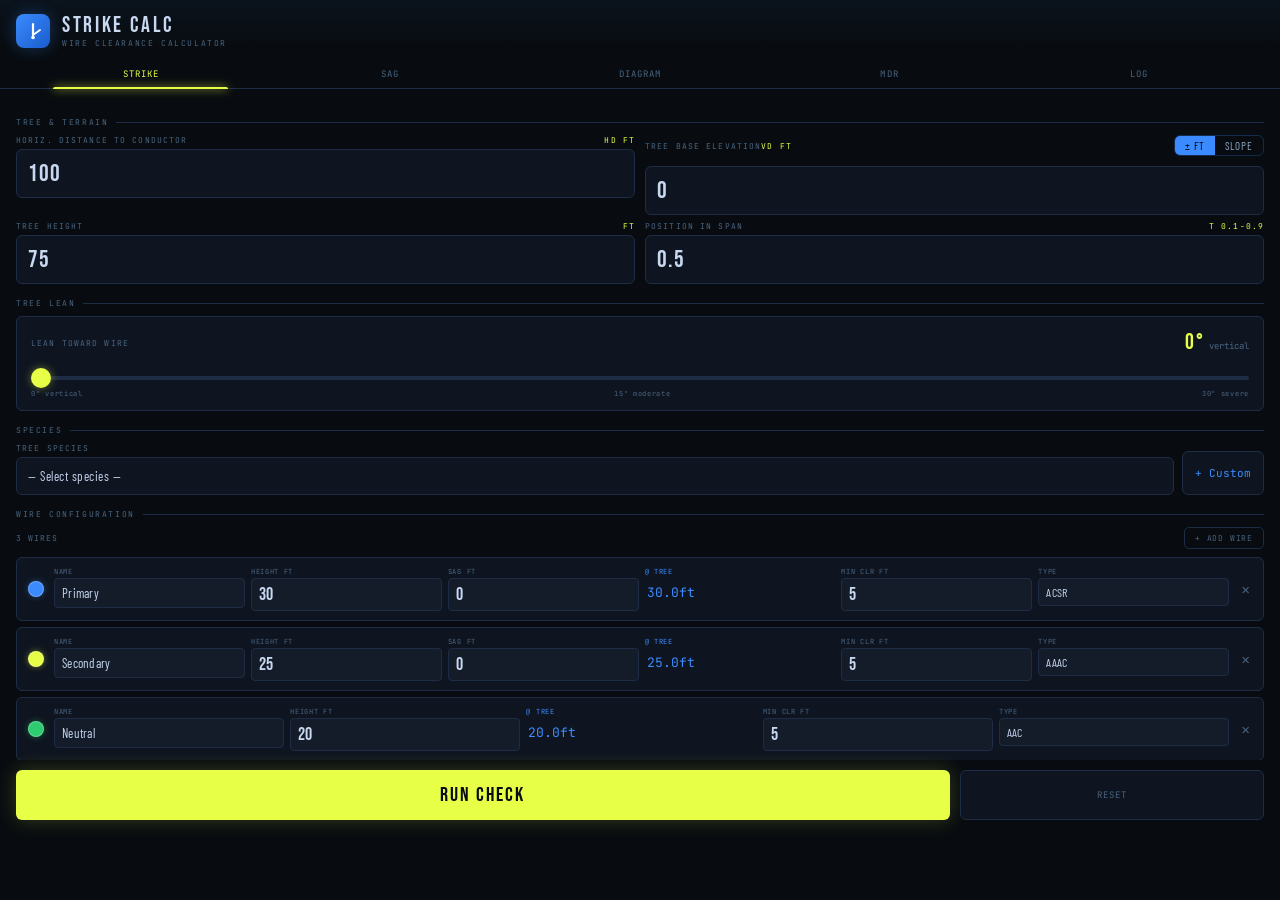
==== index.html @ 717872a0 "Update index.html" ====
<!DOCTYPE html>
<html lang="en">
<head>
    <meta charset="UTF-8">
    <meta name="theme-color" content="#080c10">
    <link rel="manifest" href="./manifest.json">
    <meta name="apple-mobile-web-app-capable" content="yes">
    <meta name="apple-mobile-web-app-status-bar-style" content="black-translucent">
    <meta name="apple-mobile-web-app-title" content="Strike Calc">
    <link rel="apple-touch-icon" href="./icons/icon-192.png">
    <meta name="viewport" content="width=device-width, initial-scale=1.0, viewport-fit=cover">
    <title>Strike Calc</title>
    <link href="https://fonts.googleapis.com/css2?family=Bebas+Neue&family=JetBrains+Mono:wght@400;500&family=Barlow+Condensed:wght@400;500;600&display=swap" rel="stylesheet">
    <link rel="stylesheet" href="./styles.css">
</head>
<body>
<div id="debug-errors" style="display:none;position:fixed;bottom:0;left:0;right:0;background:#ff0040;color:white;font-family:monospace;font-size:11px;padding:8px;z-index:99999;max-height:40vh;overflow-y:auto;white-space:pre-wrap;"></div>
<script>
window.onerror = function(msg, src, line, col, err) {
    var d = document.getElementById('debug-errors');
    d.style.display = 'block';
    d.textContent += (src||'').split('/').pop() + ':' + line + ' — ' + msg + '\n';
};
window.addEventListener('unhandledrejection', function(e) {
    var d = document.getElementById('debug-errors');
    d.style.display = 'block';
    d.textContent += 'Promise: ' + (e.reason || e) + '\n';
});
</script>

    <header class="header">
        <div class="logo">
            <svg width="18" height="18" viewBox="0 0 18 18" fill="none">
                <line x1="9" y1="2" x2="9" y2="13" stroke="white" stroke-width="2.2" stroke-linecap="round" />
                <line x1="9" y1="13" x2="16" y2="8" stroke="white" stroke-width="1.8" stroke-linecap="round" />
                <circle cx="9" cy="15.5" r="1.8" fill="white" />
            </svg>
        </div>
        <div>
            <div class="app-name">Strike Calc</div>
            <div class="app-sub">Wire clearance calculator</div>
        </div>
    </header>

        <nav class="tabs">
        <button class="tab active" onclick="switchTab('calc',this)">Strike</button>
        <button class="tab" onclick="switchTab('sag',this)">Sag</button>
        <button class="tab" onclick="switchTab('viz',this)">Diagram</button>
        <button class="tab" onclick="switchTab('mdr',this)">MDR</button>
        <button class="tab" onclick="switchTab('log',this)">Log</button>
    </nav>

    <!-- ══ CALCULATOR ══ -->
    <div class="pane active" id="pane-calc">
        <div class="result" id="result">
            <div class="overall-banner" id="overall-banner">
                <span class="banner-icon" id="banner-icon"></span>
                <div><div id="banner-label"></div><div class="banner-sub" id="banner-sub"></div></div>
            </div>
            <div id="sag-applied-note" style="display:none;background:rgba(59,139,255,.08);border:1px solid rgba(59,139,255,.2);border-radius:var(--r);padding:7px 12px;font-family:'JetBrains Mono',monospace;font-size:8px;letter-spacing:.1em;color:var(--accent2);line-height:1.5"></div>
            <div id="wind-applied-note" style="display:none;background:rgba(255,159,28,.08);border:1px solid rgba(255,159,28,.25);border-radius:var(--r);padding:7px 12px;font-family:'JetBrains Mono',monospace;font-size:8px;letter-spacing:.1em;color:var(--warn);line-height:1.5"></div>
            <div id="wire-results"></div>
        </div>


        <div class="slabel">Tree &amp; terrain</div>
        <div class="grid2">
            <div class="field"><label>Horiz. Distance to Conductor <span>HD ft</span></label><input type="number" id="hd" value="100" inputmode="decimal" oninput="checkNeg(this)"></div>
            <div class="field" id="vd-field-wrap">
                <div style="display:flex;align-items:center;justify-content:space-between;margin-bottom:6px">
                    <label style="margin-bottom:0">Tree Base Elevation <span>VD ft</span></label>
                    <div style="display:flex;gap:0;border:1px solid rgba(59,139,255,.25);border-radius:6px;overflow:hidden;flex-shrink:0">
                        <button id="vd-tab-direct" onclick="switchVdMode('direct')" style="padding:3px 10px;font-family:'Barlow Condensed',sans-serif;font-size:11px;letter-spacing:.08em;background:var(--accent2);color:#000;border:none;cursor:pointer">± FT</button>
                        <button id="vd-tab-slope" onclick="switchVdMode('slope')" style="padding:3px 10px;font-family:'Barlow Condensed',sans-serif;font-size:11px;letter-spacing:.08em;background:transparent;color:var(--text2);border:none;cursor:pointer">SLOPE</button>
                    </div>
                </div>
                <div id="vd-direct-inputs">
                    <input type="number" id="vd" value="0" inputmode="decimal" oninput="checkNeg(this)" style="width:100%">
                </div>
                <div id="vd-slope-inputs" style="display:none">
                    <div style="display:grid;grid-template-columns:1fr 1fr;gap:8px;margin-bottom:8px">
                        <div>
                            <label style="font-size:9px;letter-spacing:.1em;color:var(--text2);text-transform:uppercase">HD: Under Conductor → Tree Base ft</label>
                            <input type="number" id="vd-slope-hd" inputmode="decimal" placeholder="0" oninput="calcSlopeVd()" style="width:100%">
                        </div>
                        <div>
                            <label style="font-size:9px;letter-spacing:.1em;color:var(--text2);text-transform:uppercase">Ground Angle ° (+ uphill / − downhill)</label>
                            <input type="number" id="vd-slope-angle" inputmode="decimal" placeholder="0" oninput="calcSlopeVd()" style="width:100%">
                        </div>
                    </div>
                    <div style="display:flex;align-items:center;gap:10px;padding:8px 10px;background:rgba(59,139,255,.07);border-radius:6px;border:1px solid rgba(59,139,255,.15)">
                        <div style="flex:1">
                            <div style="font-family:'JetBrains Mono',monospace;font-size:9px;letter-spacing:.1em;color:var(--text2);text-transform:uppercase">Computed VD</div>
                            <div id="vd-slope-result" style="font-family:'JetBrains Mono',monospace;font-size:20px;color:var(--accent2)">—</div>
                        </div>
                        <button onclick="applySlopeVd()" style="padding:6px 12px;background:var(--accent2);color:#000;border:none;border-radius:6px;font-family:'Barlow Condensed',sans-serif;font-size:12px;letter-spacing:.08em;cursor:pointer;font-weight:600">APPLY →</button>
                    </div>
                    <input type="hidden" id="vd-hidden" value="0">
                </div>
            </div>
        </div>        <div class="grid2">
            <div class="field"><label>Tree Height <span>ft</span></label><input type="number" id="th" value="75" inputmode="decimal" oninput="checkNeg(this)"></div>
            <div class="field"><label>Position in Span <span>t 0.1-0.9</span></label><input type="number" id="span-pos" value="0.5" inputmode="decimal" oninput="updateEffHt()" onblur="updateSpanPos(this.value); updateEffHt();"></div>
        </div>

        <div class="slabel">Tree lean</div>
        <div style="background:var(--surf);border:1px solid var(--border);border-radius:var(--r);padding:12px 14px;margin-bottom:4px">
            <div style="display:flex;justify-content:space-between;align-items:center;margin-bottom:8px">
                <div style="font-family:'JetBrains Mono',monospace;font-size:8px;letter-spacing:.14em;color:var(--muted);text-transform:uppercase">Lean toward wire</div>
                <div style="display:flex;align-items:baseline;gap:4px">
                    <span id="lean-val" style="font-family:'Bebas Neue',sans-serif;font-size:22px;color:var(--accent);letter-spacing:.05em">0°</span>
                    <span id="lean-label" style="font-family:'JetBrains Mono',monospace;font-size:9px;color:var(--muted)">vertical</span>
                </div>
            </div>
            <input type="range" id="lean-angle" min="0" max="30" step="1" value="0" oninput="updateLean(this.value)">
            <div style="display:flex;justify-content:space-between;margin-top:6px;font-family:'JetBrains Mono',monospace;font-size:7px;color:var(--muted);letter-spacing:.1em">
                <span>0° vertical</span><span>15° moderate</span><span>30° severe</span>
            </div>
        </div>

        <div class="slabel">Species</div>
        <div class="species-row">
            <div class="field">
                <label>Tree species <span id="custom-species-hint" style="display:none;color:var(--accent2)">custom</span></label>
                <select id="species-select" onchange="onSpeciesChange(this)">
                    <option value="">— Select species —</option>
                    <optgroup label="Common Central Valley Trees">
                        <option value="Valley Oak">Valley Oak</option>
                        <option value="Blue Oak">Blue Oak</option>
                        <option value="Interior Live Oak">Interior Live Oak</option>
                        <option value="Incense Cedar">Incense Cedar</option>
                        <option value="Gray Pine">Gray Pine</option>
                        <option value="Sugar Pine">Sugar Pine</option>
                        <option value="Aleppo Pine">Aleppo Pine</option>
                        <option value="Monterey Pine">Monterey Pine</option>
                        <option value="White Fir">White Fir</option>
                        <option value="Ponderosa Pine">Ponderosa Pine</option>
                        <option value="White Alder">White Alder</option>
                        <option value="Fremont Cottonwood">Fremont Cottonwood</option>
                        <option value="California Sycamore">California Sycamore</option>
                        <option value="Box Elder">Box Elder</option>
                        <option value="Eucalyptus">Eucalyptus</option>
                        <option value="Tree of Heaven">Tree of Heaven</option>
                        <option value="Black Walnut">Black Walnut</option>
                        <option value="Oregon Ash">Oregon Ash</option>
                        <option value="Willow">Willow</option>
                        <option value="Privet">Privet</option>
                        <option value="Chinese Pistache">Chinese Pistache</option>
                        <option value="Ailanthus">Ailanthus</option>
                        <option value="Maple">Maple</option>
                        <option value="Poplar">Poplar</option>
                        <option value="California Bay">California Bay</option>
                        <option value="Giant Sequoia">Giant Sequoia</option>
                    </optgroup>
                    <optgroup label="Custom" id="custom-species-group"></optgroup>
                </select>
            </div>
            <button class="species-add-btn" onclick="addCustomSpecies()">+ Custom</button>
        </div>


        <div class="slabel">Wire configuration</div>
        <div class="wire-add-row">
            <span id="wire-count-lbl" style="font-family:'JetBrains Mono',monospace;font-size:8px;letter-spacing:.12em;color:var(--muted);text-transform:uppercase">3 wires</span>
            <button class="btn-small" onclick="addWire()">+ Add Wire</button>
        </div>
        <div class="wire-list" id="wire-list"></div>

        <div class="btn-row">
            <button class="btn-run" onclick="runCheck()">Run Check</button>
            <button class="btn-reset" onclick="resetForm()">Reset</button>
        </div>

        <div id="calc-validation" class="validation-box" style="display:none"></div>

        
    </div>

    <!-- ══ SAG ══ -->
    <div class="pane" id="pane-sag">
        <div style="background:var(--surf2);border:1px solid var(--border);border-radius:var(--r);padding:10px 12px;margin-bottom:4px">
            <div style="font-family:'JetBrains Mono',monospace;font-size:8px;letter-spacing:.14em;color:var(--accent2);text-transform:uppercase;margin-bottom:4px">How to measure</div>
            <div style="font-family:'Barlow Condensed',sans-serif;font-size:13px;color:var(--text2);line-height:1.4">Use a rangefinder: shoot to the <b style="color:var(--text)">conductor attachment point</b>, then to the <b style="color:var(--text)">lowest point of the wire</b> at mid-span. Enter both readings below.</div>
        </div>
        <div class="slabel">Rangefinder readings</div>
        <div class="grid2">
            <div class="field"><label>Pole Height <span>ft</span></label><input type="number" id="sag-pole" value="35" inputmode="decimal" placeholder="—"></div>
            <div class="field"><label>Wire Low Point <span>ft</span></label><input type="number" id="sag-wire-low" value="33" inputmode="decimal" placeholder="—"></div>
        </div>
        <div class="grid2">
            <div class="field"><label>Span Length <span>ft</span></label><input type="number" id="sag-span" value="300" inputmode="decimal" placeholder="—"></div>
            <div class="field" id="sag-computed-field" style="opacity:0.6;pointer-events:none">
                <label>Measured Sag <span>ft</span></label>
                <input type="number" id="sag-measured" value="" inputmode="decimal" placeholder="auto" readonly style="border-style:dashed">
            </div>
        </div>
        <div class="slabel">Temperature</div>
        <div class="grid2">
            <div class="field"><label>Current Temp <span>°F</span></label><input type="number" id="sag-t-now" value="75" inputmode="decimal"></div>
            <div class="field"><label>Max Expected <span>°F</span></label><input type="number" id="sag-t-max" value="115" inputmode="decimal"></div>
        </div>
        <div class="slabel">Wind sway</div>
        <div style="background:var(--surf);border:1px solid var(--border);border-radius:var(--r);padding:12px 14px;margin-bottom:4px">
            <div class="grid2" style="margin-bottom:8px">
                <div class="field">
                    <label>Mode</label>
                    <select id="wind-mode">
                        <option value="sierra" selected>Sierra Peak (recommended)</option>
                        <option value="off">Off</option>
                    </select>
                </div>
                <div class="field"><label>Peak Wind <span>mph</span></label><input type="number" id="wind-peak-mph" value="40" inputmode="decimal" min="0"></div>
            </div>
            <div style="font-family:'Barlow Condensed',sans-serif;font-size:12px;color:var(--text2);line-height:1.4">
                Uses conservative Sierra rule-of-thumb blowout from sag, adjusted by wire type and wind squared.
            </div>
        </div>        <div class="btn-row">
            <button class="btn-run" onclick="runSag()">Calculate Sag</button>
            <button class="btn-reset" onclick="resetSag()">Reset</button>
        </div>
        <div id="sag-validation" class="validation-box" style="display:none"></div>
        <div class="sag-result" id="sag-result">
            <div class="sag-top">
                <div class="sag-top-label">Worst-case sag</div>
                <div class="sag-top-val"><span id="sag-val">—</span><span class="sag-top-unit"> ft</span></div>
                <div class="sag-top-sub" id="sag-sub"></div>
            </div>
            <div class="sag-metrics">
                <div class="smet"><div class="smet-lbl">Now</div><div class="smet-val" id="sm-inst">—<span class="smet-unit">ft</span></div></div>
                <div class="smet"><div class="smet-lbl">@ Max°F</div><div class="smet-val" id="sm-temp">—<span class="smet-unit">ft</span></div></div>
                <div class="smet"><div class="smet-lbl">Delta</div><div class="smet-val" id="sm-delta">—<span class="smet-unit">ft</span></div></div>
            </div>
            <div class="sag-visual"><canvas id="sagCanvas"></canvas></div>
            <div style="padding:10px 14px;border-top:1px solid var(--border)">
                <button class="btn-small" onclick="pushSagToCalc()" style="width:100%;padding:9px;text-align:center;color:var(--accent2);border-color:rgba(59,139,255,.3)">→ Use worst-case sag in clearance check</button>
            </div>
        </div>
    </div>

    <!-- ══ DIAGRAM ══ -->
    <div class="pane" id="pane-viz">
        <div class="viz-wrap">
            <div class="viz-header">
                <div class="viz-header-left">
                    <div class="viz-header-icon">
                        <svg width="14" height="14" viewBox="0 0 14 14" fill="none">
                            <path d="M7 1v9M7 10l5-3" stroke="#3b8bff" stroke-width="1.5" stroke-linecap="round" />
                            <circle cx="7" cy="12" r="1.2" fill="#3b8bff" />
                        </svg>
                    </div>
                    <div><div class="viz-title">Strike Diagram</div><div class="viz-sub" id="viz-sub-label">Side profile</div></div>
                </div>
                <span class="viz-badge" id="viz-badge">No Data</span>
            </div>

            <!-- view toggle -->
            <div id="viz-toggle-row" style="display:flex;gap:0;border-bottom:1px solid var(--border)">
                <button id="tog-2d" onclick="setVizMode('2d')"
                        style="flex:1;padding:7px 0;background:rgba(59,139,255,.12);border:none;border-right:1px solid var(--border);
               font-family:'JetBrains Mono',monospace;font-size:8px;letter-spacing:.12em;text-transform:uppercase;
               color:var(--accent2);cursor:pointer;-webkit-tap-highlight-color:transparent">
                    Side Profile
                </button>
                <button id="tog-iso" onclick="setVizMode('iso')"
                        style="flex:1;padding:7px 0;background:none;border:none;
               font-family:'JetBrains Mono',monospace;font-size:8px;letter-spacing:.12em;text-transform:uppercase;
               color:var(--muted);cursor:pointer;-webkit-tap-highlight-color:transparent">
                    3D Span View
                </button>
            </div>

            <canvas id="vizCanvas"></canvas>
            <canvas id="isoCanvas" style="display:none;width:100%;background:var(--bg)"></canvas>
            <canvas id="mdrCanvas" style="display:none;width:100%;background:var(--bg)"></canvas>

            <div class="viz-legend" id="viz-legend" style="display:none"></div>
            <div class="viz-stats" id="viz-stats" style="display:none">
                <div class="vstat"><div class="vstat-lbl">Elevation</div><div class="vstat-val" id="vs-elev">—</div></div>
                <div class="vstat"><div class="vstat-lbl">Wires</div><div class="vstat-val" id="vs-wires">—</div></div>
                <div class="vstat"><div class="vstat-lbl">Margin</div><div class="vstat-val" id="vs-margin">—</div></div>
            </div>
            <div class="viz-empty" id="viz-empty">
                <span class="viz-empty-icon">⚡</span>Run a check to populate
            </div>
        </div>
    </div>
    <!-- ══ MDR FORECAST ══ -->
    <div class="pane" id="pane-mdr">
        <div style="background:var(--surf2);border:1px solid var(--border);border-radius:var(--r);padding:10px 12px;margin-bottom:8px">
            <div style="font-family:'JetBrains Mono',monospace;font-size:8px;letter-spacing:.14em;color:var(--accent2);text-transform:uppercase;margin-bottom:4px">Growth / MDR forecast</div>
            <div style="font-family:'Barlow Condensed',sans-serif;font-size:13px;color:var(--text2);line-height:1.4">Uses your entered horizontal/vertical distance as base clearance. Worst-case adjusts by extra sag (above current) and wind sway.</div>
        </div>

        <div class="slabel">Geometry Inputs</div>
        <div class="grid2">
            <div class="field"><label>Horizontal Distance <span>ft</span></label><input type="number" id="mdr-hd" value="8" inputmode="decimal"></div>
            <div class="field"><label>Vertical Distance (Magnitude) <span>ft</span></label><input type="number" id="mdr-vd" value="7" inputmode="decimal"></div>
        </div>
        <div class="grid2" style="margin-top:6px;margin-bottom:6px">
            <div class="field"><label>Position In Span <span>t 0.1-0.9</span></label><input type="number" id="mdr-span-pos" min="0.1" max="0.9" step="0.1" value="0.5" inputmode="decimal"></div>
            <div class="field"><label>Vertical Direction</label><select id="mdr-vd-dir"><option value="below" selected>Below line</option><option value="above">Above line</option></select></div>
        </div>

        <div class="slabel">MDR Inputs</div>
        <div class="grid2">
            <div class="field"><label>Annual Growth Toward Line <span>ft/yr</span></label><input type="number" id="mdr-growth" value="2" inputmode="decimal"></div>
            <div class="field"><label>MDR Threshold <span>ft</span></label><input type="number" id="mdr-threshold" value="5" inputmode="decimal"></div>
        </div>
        <div class="grid2">
            <div class="field"><label>Current MDR (Optional) <span>ft</span></label><input type="number" id="mdr-current" value="" inputmode="decimal" placeholder="leave blank to use geometry"></div>
            <div class="field"><label>Basis</label><select id="mdr-basis"><option value="geometry" selected>Geometry (recommended)</option><option value="current">Current MDR only</option></select></div>
        </div>

        <div class="slabel">Breakdown Adjustments</div>
        <div class="grid2">
            <div class="field"><label>Line Sag Constant (Current) <span>ft</span></label><input type="number" id="mdr-sag-current" value="0" inputmode="decimal"></div>
            <div class="field"><label>Expected Extra Sag <span>ft</span></label><input type="number" id="mdr-sag-extra" value="0" inputmode="decimal"></div>
        </div>
        <div class="grid2">
            <div class="field"><label>Wind Sway <span>ft</span></label><input type="number" id="mdr-sway" value="0" inputmode="decimal"></div>
            <div class="field"><label>Total Sag At Worst <span>ft</span></label><input type="number" id="mdr-sag-total" value="0" inputmode="decimal" readonly style="border-style:dashed"></div>
        </div>

        <div class="btn-row">
            <button class="btn-run" onclick="runMdrForecast()">Run Forecast</button>
            <button class="btn-reset" onclick="resetMdrForecast()">Reset</button>
        </div>
        <div id="mdr-validation" class="validation-box" style="display:none"></div>

        <div class="sag-result" id="mdr-result" style="display:none">
            <div class="sag-top">
                <div class="sag-top-label">Years To MDR Breach</div>
                <div class="sag-top-val"><span id="mdr-years">—</span><span class="sag-top-unit"> yr</span></div>
                <div class="sag-top-sub" id="mdr-sub">—</div>
            </div>
            <div class="sag-metrics">
                <div class="smet"><div class="smet-lbl">Base Radial</div><div class="smet-val" id="mdr-base-radial">—</div></div>
                <div class="smet"><div class="smet-lbl">Worst Radial</div><div class="smet-val" id="mdr-hyp">—</div></div>
                <div class="smet"><div class="smet-lbl">Remaining</div><div class="smet-val" id="mdr-used">—</div></div>
            </div>
            <div class="sag-metrics" style="border-top:1px solid var(--border)">
                <div class="smet"><div class="smet-lbl">HD Used</div><div class="smet-val" id="mdr-eff-hd">—</div></div>
                <div class="smet"><div class="smet-lbl">VD Used</div><div class="smet-val" id="mdr-eff-vd">—</div></div>
                <div class="smet"><div class="smet-lbl">Years To Strike</div><div class="smet-val" id="mdr-strike">—</div></div>
            </div>
            <div class="sag-metrics" style="border-top:1px solid var(--border)">
                <div class="smet"><div class="smet-lbl">Extra Sag Used</div><div class="smet-val" id="mdr-sag-used">—</div></div>
                <div class="smet"><div class="smet-lbl">Wind Sway Used</div><div class="smet-val" id="mdr-sway-used">—</div></div>
                <div class="smet"><div class="smet-lbl">Basis</div><div class="smet-val" id="mdr-basis-used">—</div></div>
            </div>
            <div style="padding:10px 14px;border-top:1px solid var(--border);font-family:'JetBrains Mono',monospace;font-size:9px;color:var(--muted);letter-spacing:.08em;text-transform:uppercase">Diagram moved to Diagram tab</div>
        </div>
    </div>
    <!-- ══ LOG ══ -->
    <div class="pane" id="pane-log">
        <div class="log-hdr">
            <span class="log-count" id="log-count">0 Entries</span>
            <button class="log-clear" onclick="clearLog()">Clear All</button>
        </div>
        <div id="log-list"><div class="log-empty">No checks logged yet</div></div>
    </div>

        <script src="./js/state.js"></script>
    <script src="./js/species.js"></script>
    <script src="./js/wires.js"></script>
    <script src="./js/calc.js"></script>
    <script src="./js/log.js"></script>
    <script src="./js/sag.js"></script>
    <script src="./js/viz.js"></script>
    <script src="./js/mdr.js"></script>
    <script src="./js/tabs.js"></script>
    <script src="./js/main.js"></script>

    <script>
      if ('serviceWorker' in navigator) {
        window.addEventListener('load', () => {
          navigator.serviceWorker.register('./sw.js')
            .then(r => console.log('SW registered:', r.scope))
            .catch(e => console.warn('SW failed:', e));
        });
      }
    </script>
</body>
</html>
---- styles.css ----
:root {
            --bg: #080c10;
            --surf: #0f1520;
            --surf2: #141c2a;
            --surf3: #1a2438;
            --border: #1e2d45;
            --border2: #253452;
            --accent: #e8ff47;
            --accent2: #3b8bff;
            --danger: #ff4757;
            --success: #2ecc71;
            --warn: #ff9f1c;
            --text: #c8d8f0;
            --text2: #8faac8;
            --muted: #4a6480;
            --r: 6px;
            --r2: 10px;
        }

        *, *::before, *::after {
            box-sizing: border-box;
            margin: 0;
            padding: 0
        }

        html {
            height: 100%
        }

        body {
            height: 100%;
            height: 100dvh;
            background: var(--bg);
            color: var(--text);
            font-family: 'Barlow Condensed',sans-serif;
            display: flex;
            flex-direction: column;
            overflow: hidden;
            width: 100%
        }

        .header {
            flex-shrink: 0;
            display: flex;
            align-items: center;
            gap: 12px;
            padding: 14px 16px 0;
            padding-top: max(14px, env(safe-area-inset-top, 14px));
            background: linear-gradient(180deg,rgba(59,139,255,.05) 0%,transparent 100%)
        }

        .logo {
            width: 34px;
            height: 34px;
            background: linear-gradient(135deg,var(--accent2),#1a5ccc);
            border-radius: 8px;
            display: grid;
            place-items: center;
            flex-shrink: 0;
            box-shadow: 0 0 16px rgba(59,139,255,.3)
        }

        .app-name {
            font-family: 'Bebas Neue',sans-serif;
            font-size: 22px;
            letter-spacing: .12em;
            line-height: 1
        }

        .app-sub {
            font-family: 'JetBrains Mono',monospace;
            font-size: 8px;
            letter-spacing: .2em;
            color: var(--muted);
            text-transform: uppercase;
            margin-top: 1px
        }

        .tabs {
            flex-shrink: 0;
            display: flex;
            margin-top: 12px;
            padding: 0 16px;
            border-bottom: 1px solid var(--border)
        }

        .tab {
            flex: 1;
            padding: 8px 0;
            background: none;
            border: none;
            font-family: 'JetBrains Mono',monospace;
            font-size: 9px;
            letter-spacing: .12em;
            text-transform: uppercase;
            color: var(--muted);
            cursor: pointer;
            position: relative;
            -webkit-tap-highlight-color: transparent;
            transition: color .2s
        }

            .tab.active {
                color: var(--accent)
            }

                .tab.active::after {
                    content: '';
                    position: absolute;
                    bottom: -1px;
                    left: 15%;
                    right: 15%;
                    height: 2px;
                    background: var(--accent);
                    box-shadow: 0 0 8px var(--accent);
                    border-radius: 2px 2px 0 0
                }

        .pane {
            display: none;
            flex: 1;
            overflow-y: auto;
            -webkit-overflow-scrolling: touch;
            padding: 14px 16px;
            padding-bottom: max(env(safe-area-inset-bottom, 14px), 80px)
        }

            .pane.active {
                display: block
            }

        .slabel {
            font-family: 'JetBrains Mono',monospace;
            font-size: 8px;
            letter-spacing: .2em;
            color: var(--muted);
            text-transform: uppercase;
            margin: 14px 0 8px;
            display: flex;
            align-items: center;
            gap: 8px
        }

            .slabel:first-child {
                margin-top: 2px
            }

            .slabel::after {
                content: '';
                flex: 1;
                height: 1px;
                background: var(--border)
            }

        .grid2 {
            display: grid;
            grid-template-columns: 1fr 1fr;
            gap: 10px;
            margin-bottom: 6px
        }

        .grid3 {
            display: grid;
            grid-template-columns: repeat(auto-fit, minmax(72px, 1fr));
            gap: 8px;
            margin-bottom: 6px
        }

        .field {
            display: flex;
            flex-direction: column;
            gap: 4px
        }

            .field label {
                font-family: 'JetBrains Mono',monospace;
                font-size: 8px;
                letter-spacing: .14em;
                color: var(--muted);
                text-transform: uppercase;
                display: flex;
                justify-content: space-between
            }

                .field label span {
                    color: var(--accent)
                }

            .field input, .field select {
                width: 100%;
                background: var(--surf);
                border: 1px solid var(--border);
                border-radius: var(--r);
                padding: 9px 11px;
                color: var(--text);
                font-family: 'Bebas Neue',sans-serif;
                font-size: 24px;
                letter-spacing: .04em;
                outline: none;
                -webkit-appearance: none;
                transition: border-color .15s,box-shadow .15s
            }

            .field select {
                font-size: 13px;
                font-family: 'Barlow Condensed',sans-serif;
                letter-spacing: .04em;
                padding: 10px 11px
            }

                .field input:focus, .field select:focus {
                    border-color: var(--accent2);
                    box-shadow: 0 0 0 2px rgba(59,139,255,.15)
                }

            .field input.neg {
                color: var(--warn)
            }

        .toggle-row {
            display: flex;
            gap: 6px;
            margin-bottom: 10px
        }

        .tog {
            flex: 1;
            padding: 7px 4px;
            background: var(--surf);
            border: 1px solid var(--border);
            border-radius: var(--r);
            font-family: 'JetBrains Mono',monospace;
            font-size: 8px;
            letter-spacing: .1em;
            text-transform: uppercase;
            color: var(--muted);
            cursor: pointer;
            text-align: center;
            transition: all .15s;
            -webkit-tap-highlight-color: transparent
        }

            .tog.active {
                background: rgba(59,139,255,.12);
                border-color: var(--accent2);
                color: var(--accent2)
            }

        .btn-row {
            display: flex;
            gap: 10px;
            margin-top: 10px;
            margin-bottom: 14px;
            position: sticky;
            bottom: 0;
            background: var(--bg);
            padding: 10px 0 env(safe-area-inset-bottom, 10px);
            z-index: 10;
        }

        .btn-run {
            flex: 3;
            background: var(--accent);
            color: #080c10;
            border: none;
            border-radius: var(--r);
            padding: 13px;
            font-family: 'Bebas Neue',sans-serif;
            font-size: 20px;
            letter-spacing: .1em;
            cursor: pointer;
            -webkit-tap-highlight-color: transparent;
            transition: opacity .15s,transform .1s;
            box-shadow: 0 0 20px rgba(232,255,71,.2)
        }

            .btn-run:active {
                opacity: .85;
                transform: scale(.98)
            }

        .btn-reset {
            flex: 1;
            background: var(--surf);
            color: var(--muted);
            border: 1px solid var(--border);
            border-radius: var(--r);
            font-family: 'JetBrains Mono',monospace;
            font-size: 9px;
            letter-spacing: .1em;
            text-transform: uppercase;
            cursor: pointer;
            -webkit-tap-highlight-color: transparent
        }

        .btn-small {
            background: none;
            border: 1px solid var(--border);
            border-radius: 5px;
            color: var(--muted);
            font-family: 'JetBrains Mono',monospace;
            font-size: 8px;
            letter-spacing: .1em;
            text-transform: uppercase;
            padding: 5px 10px;
            cursor: pointer;
            -webkit-tap-highlight-color: transparent;
            transition: all .15s
        }
        /* species row */
        .species-row {
            display: flex;
            gap: 8px;
            align-items: flex-end;
            margin-bottom: 6px
        }

            .species-row .field {
                flex: 1
            }

        .species-add-btn {
            flex-shrink: 0;
            height: 44px;
            padding: 0 12px;
            background: var(--surf);
            border: 1px solid var(--border);
            border-radius: var(--r);
            color: var(--accent2);
            font-family: 'JetBrains Mono',monospace;
            font-size: 11px;
            cursor: pointer;
            -webkit-tap-highlight-color: transparent;
            white-space: nowrap;
            margin-bottom: 0
        }
        /* wire list */
        .wire-list {
            display: flex;
            flex-direction: column;
            gap: 6px;
            margin-bottom: 8px
        }

        .wire-row {
            background: var(--surf);
            border: 1px solid var(--border);
            border-radius: var(--r);
            padding: 9px 11px;
            display: flex;
            align-items: center;
            gap: 10px
        }

        .wire-color-wrap {
            position: relative;
            flex-shrink: 0
        }

        .wire-color-dot {
            width: 16px;
            height: 16px;
            border-radius: 50%;
            border: 1px solid rgba(255,255,255,.25);
            cursor: pointer;
            background: transparent;
            padding: 0
        }

        .wire-color-menu {
            position: absolute;
            left: 22px;
            top: -6px;
            display: none;
            grid-template-columns: repeat(4, 18px);
            gap: 6px;
            background: var(--surf2);
            border: 1px solid var(--border2);
            border-radius: 8px;
            padding: 8px;
            z-index: 20;
            box-shadow: 0 8px 24px rgba(0,0,0,.45)
        }

        .wire-color-menu.show {
            display: grid
        }

        .wire-color-swatch {
            width: 18px;
            height: 18px;
            border-radius: 50%;
            border: 1px solid rgba(255,255,255,.3);
            cursor: pointer;
            padding: 0
        }

        .wire-row-fields {
            flex: 1;
            display: grid;
            grid-template-columns: repeat(auto-fit, minmax(72px, 1fr));
            gap: 6px
        }

        .wire-row-field {
            display: flex;
            flex-direction: column;
            gap: 2px
        }

            .wire-row-field label {
                font-family: 'JetBrains Mono',monospace;
                font-size: 7px;
                letter-spacing: .1em;
                color: var(--muted);
                text-transform: uppercase
            }

            .wire-row-field input, .wire-row-field select {
                background: var(--surf2);
                border: 1px solid var(--border);
                border-radius: 4px;
                padding: 5px 7px;
                color: var(--text);
                font-family: 'Bebas Neue',sans-serif;
                font-size: 18px;
                outline: none;
                -webkit-appearance: none;
                width: 100%;
                transition: border-color .15s
            }

                .wire-row-field input[type=text] {
                    font-family: 'Barlow Condensed',sans-serif;
                    font-size: 13px;
                    letter-spacing: .02em;
                    padding: 6px 7px
                }

                .wire-row-field select {
                    font-family: 'Barlow Condensed',sans-serif;
                    font-size: 12px;
                    letter-spacing: .02em;
                    -webkit-appearance: none;
                    appearance: none;
                    padding: 6px 7px;
                }

                .wire-row-field input:focus, .wire-row-field select:focus {
                    border-color: var(--accent2)
                }

        .wire-del {
            background: none;
            border: none;
            color: var(--muted);
            font-size: 15px;
            cursor: pointer;
            padding: 0 2px;
            flex-shrink: 0;
            line-height: 1;
            transition: color .15s
        }

            .wire-del:active {
                color: var(--danger)
            }

        .wire-add-row {
            display: flex;
            justify-content: space-between;
            align-items: center;
            margin-bottom: 8px
        }

        /* results */
        .result {
            display: none;
            flex-direction: column;
            gap: 8px;
            animation: up .2s ease
        }

            .result.show {
                display: flex
            }

        @keyframes up {
            from {
                opacity: 0;
                transform: translateY(5px)
            }

            to {
                opacity: 1;
                transform: none
            }
        }

        .overall-banner {
            border-radius: var(--r2);
            padding: 14px 16px;
            display: flex;
            align-items: center;
            gap: 12px;
            font-family: 'Bebas Neue',sans-serif;
            font-size: 24px;
            letter-spacing: .1em;
            border: 1px solid
        }

            .overall-banner.clear {
                background: rgba(46,204,113,.08);
                border-color: rgba(46,204,113,.2);
                color: var(--success)
            }

            .overall-banner.strike {
                background: rgba(255,71,87,.08);
                border-color: rgba(255,71,87,.2);
                color: var(--danger)
            }

            .overall-banner.warn {
                background: rgba(255,159,28,.08);
                border-color: rgba(255,159,28,.2);
                color: var(--warn)
            }

        .banner-icon {
            font-size: 22px;
            flex-shrink: 0
        }

        .banner-sub {
            font-family: 'Barlow Condensed',sans-serif;
            font-size: 13px;
            color: var(--text2);
            margin-top: 1px;
            font-weight: 400;
            letter-spacing: .02em
        }

        .wire-result {
            background: var(--surf);
            border: 1px solid var(--border);
            border-radius: var(--r);
            overflow: hidden
        }

        .wire-result-top {
            display: flex;
            align-items: center;
            gap: 10px;
            padding: 9px 12px
        }

            .wire-result-top.clear {
                background: rgba(46,204,113,.06);
                border-bottom: 1px solid rgba(46,204,113,.12)
            }

            .wire-result-top.strike {
                background: rgba(255,71,87,.06);
                border-bottom: 1px solid rgba(255,71,87,.12)
            }

            .wire-result-top.warn {
                background: rgba(255,159,28,.06);
                border-bottom: 1px solid rgba(255,159,28,.12)
            }

        .res-dot {
            width: 8px;
            height: 8px;
            border-radius: 50%;
            flex-shrink: 0
        }

        .res-icon {
            font-size: 14px;
            flex-shrink: 0
        }

        .clear .res-icon {
            color: var(--success)
        }

        .strike .res-icon {
            color: var(--danger)
        }

        .warn .res-icon {
            color: var(--warn)
        }

        .res-name {
            font-family: 'Bebas Neue',sans-serif;
            font-size: 17px;
            letter-spacing: .07em;
            flex: 1
        }

        .res-verdict {
            font-family: 'Bebas Neue',sans-serif;
            font-size: 17px;
            letter-spacing: .06em
        }

        .clear .res-verdict {
            color: var(--success)
        }

        .strike .res-verdict {
            color: var(--danger)
        }

        .warn .res-verdict {
            color: var(--warn)
        }

        .res-metrics {
            display: flex
        }

        .rmet {
            flex: 1;
            padding: 8px 10px;
            border-right: 1px solid var(--border)
        }

            .rmet:last-child {
                border-right: none
            }

        .rmet-lbl {
            font-family: 'JetBrains Mono',monospace;
            font-size: 7px;
            letter-spacing: .12em;
            color: var(--muted);
            text-transform: uppercase;
            margin-bottom: 2px
        }

        .rmet-val {
            font-family: 'Bebas Neue',sans-serif;
            font-size: 20px;
            letter-spacing: .04em;
            line-height: 1
        }

        .rmet-unit {
            font-size: 10px;
            color: var(--muted)
        }
        /* sag */
        .sag-result {
            display: none;
            background: var(--surf);
            border: 1px solid var(--border);
            border-radius: var(--r2);
            overflow: hidden;
            margin-top: 4px
        }

            .sag-result.show {
                display: block
            }

        .sag-top {
            padding: 14px 16px;
            border-bottom: 1px solid var(--border);
            background: linear-gradient(135deg,var(--surf2),var(--surf))
        }

        .sag-top-label {
            font-family: 'JetBrains Mono',monospace;
            font-size: 8px;
            letter-spacing: .2em;
            color: var(--muted);
            text-transform: uppercase;
            margin-bottom: 4px
        }

        .sag-top-val {
            font-family: 'Bebas Neue',sans-serif;
            font-size: 36px;
            letter-spacing: .05em;
            line-height: 1;
            color: var(--accent)
        }

        .sag-top-unit {
            font-size: 16px;
            color: var(--muted)
        }

        .sag-top-sub {
            font-family: 'Barlow Condensed',sans-serif;
            font-size: 12px;
            color: var(--text2);
            margin-top: 4px
        }

        .sag-metrics {
            display: flex
        }

        .smet {
            flex: 1;
            padding: 10px 12px;
            border-right: 1px solid var(--border)
        }

            .smet:last-child {
                border-right: none
            }

        .smet-lbl {
            font-family: 'JetBrains Mono',monospace;
            font-size: 7px;
            letter-spacing: .12em;
            color: var(--muted);
            text-transform: uppercase;
            margin-bottom: 2px
        }

        .smet-val {
            font-family: 'Bebas Neue',sans-serif;
            font-size: 20px;
            letter-spacing: .04em;
            line-height: 1
        }

        .smet-unit {
            font-size: 10px;
            color: var(--muted)
        }

        .sag-visual {
            padding: 14px;
            background: var(--bg)
        }

        #sagCanvas,
        #mdrCanvas {
            width: 100%;
            display: block;
            border-radius: 4px
        }
        /* viz */
        .viz-wrap {
            background: var(--surf);
            border: 1px solid var(--border);
            border-radius: var(--r2);
            overflow: hidden;
            margin-bottom: 12px;
            box-shadow: 0 4px 32px rgba(0,0,0,.5)
        }

        .viz-header {
            display: flex;
            justify-content: space-between;
            align-items: center;
            padding: 12px 16px;
            background: linear-gradient(90deg,var(--surf2) 0%,var(--surf) 100%);
            border-bottom: 1px solid var(--border)
        }

        .viz-header-left {
            display: flex;
            align-items: center;
            gap: 10px
        }

        .viz-header-icon {
            width: 28px;
            height: 28px;
            background: rgba(59,139,255,.1);
            border: 1px solid rgba(59,139,255,.2);
            border-radius: 6px;
            display: grid;
            place-items: center
        }

        .viz-title {
            font-family: 'Bebas Neue',sans-serif;
            font-size: 16px;
            letter-spacing: .1em;
            color: var(--text)
        }

        .viz-sub {
            font-family: 'JetBrains Mono',monospace;
            font-size: 7px;
            letter-spacing: .12em;
            color: var(--muted);
            text-transform: uppercase
        }

        .viz-badge {
            font-family: 'JetBrains Mono',monospace;
            font-size: 9px;
            padding: 4px 10px;
            border-radius: 20px;
            background: rgba(59,139,255,.12);
            color: var(--accent2);
            letter-spacing: .06em;
            border: 1px solid rgba(59,139,255,.2)
        }

        #vizCanvas {
            display: block;
            width: 100%
        }

        .viz-legend {
            display: flex;
            flex-wrap: wrap;
            gap: 8px 14px;
            padding: 9px 16px;
            border-top: 1px solid var(--border);
            background: var(--surf2)
        }

        .viz-legend-item {
            display: flex;
            align-items: center;
            gap: 5px
        }

        .viz-legend-swatch {
            width: 16px;
            height: 2px;
            flex-shrink: 0
        }

        .viz-legend-label {
            font-family: 'JetBrains Mono',monospace;
            font-size: 7px;
            letter-spacing: .1em;
            color: var(--muted);
            text-transform: uppercase
        }

        .viz-stats {
            display: flex;
            border-top: 1px solid var(--border)
        }

        .vstat {
            flex: 1;
            padding: 10px 12px;
            border-right: 1px solid var(--border);
            text-align: center
        }

            .vstat:last-child {
                border-right: none
            }

        .vstat-lbl {
            font-family: 'JetBrains Mono',monospace;
            font-size: 7px;
            letter-spacing: .14em;
            color: var(--muted);
            text-transform: uppercase;
            margin-bottom: 2px
        }

        .vstat-val {
            font-family: 'Bebas Neue',sans-serif;
            font-size: 18px;
            color: var(--text);
            letter-spacing: .04em;
            line-height: 1.2
        }

        .viz-empty {
            padding: 48px 20px;
            text-align: center;
            font-family: 'JetBrains Mono',monospace;
            font-size: 10px;
            color: var(--muted);
            letter-spacing: .1em;
            background: radial-gradient(ellipse at center,var(--surf2) 0%,var(--bg) 70%)
        }

        .viz-empty-icon {
            font-size: 36px;
            margin-bottom: 12px;
            opacity: .25;
            display: block
        }
        /* log */
        .log-hdr {
            display: flex;
            justify-content: space-between;
            align-items: center;
            margin-bottom: 12px
        }

        .log-count {
            font-family: 'JetBrains Mono',monospace;
            font-size: 9px;
            color: var(--muted);
            letter-spacing: .1em
        }

        .log-clear {
            font-family: 'JetBrains Mono',monospace;
            font-size: 9px;
            color: var(--danger);
            background: none;
            border: none;
            cursor: pointer;
            letter-spacing: .1em;
            text-transform: uppercase;
            opacity: .7
        }

        .log-empty {
            text-align: center;
            padding: 40px 0;
            font-family: 'JetBrains Mono',monospace;
            font-size: 10px;
            color: var(--muted);
            letter-spacing: .1em
        }

        .log-item {
            background: var(--surf);
            border: 1px solid var(--border);
            border-radius: var(--r);
            margin-bottom: 8px;
            overflow: hidden;
            transition: border-color .15s
        }

            .log-item.expanded {
                border-color: var(--border2)
            }

        .log-item-top {
            padding: 10px 12px;
            display: flex;
            align-items: center;
            gap: 10px;
            cursor: pointer;
            -webkit-tap-highlight-color: transparent
        }

        .log-dot {
            width: 7px;
            height: 7px;
            border-radius: 50%;
            flex-shrink: 0
        }

            .log-dot.clear {
                background: var(--success)
            }

            .log-dot.strike {
                background: var(--danger)
            }

            .log-dot.warn {
                background: var(--warn)
            }

        .log-info {
            flex: 1;
            min-width: 0
        }

        .log-res {
            font-family: 'Bebas Neue',sans-serif;
            font-size: 15px;
            letter-spacing: .07em
        }

            .log-res.clear {
                color: var(--success)
            }

            .log-res.strike {
                color: var(--danger)
            }

            .log-res.warn {
                color: var(--warn)
            }

        .log-species {
            font-family: 'Barlow Condensed',sans-serif;
            font-size: 12px;
            color: var(--accent2);
            margin-top: 1px
        }

        .log-params {
            font-family: 'JetBrains Mono',monospace;
            font-size: 8px;
            color: var(--muted);
            white-space: nowrap;
            overflow: hidden;
            text-overflow: ellipsis;
            margin-top: 1px
        }

        .log-right {
            text-align: right;
            flex-shrink: 0
        }

        .log-gap-val {
            font-family: 'Bebas Neue',sans-serif;
            font-size: 20px;
            color: var(--text);
            letter-spacing: .04em
        }

        .log-gap-lbl {
            font-family: 'JetBrains Mono',monospace;
            font-size: 8px;
            color: var(--muted);
            letter-spacing: .1em;
            text-transform: uppercase
        }

        .log-chevron {
            font-size: 10px;
            color: var(--muted);
            transition: transform .2s;
            flex-shrink: 0;
            margin-left: 4px
        }

        .log-item.expanded .log-chevron {
            transform: rotate(180deg)
        }

        .log-detail {
            display: none;
            padding: 10px 12px;
            border-top: 1px solid var(--border);
            background: var(--surf2)
        }

        .log-item.expanded .log-detail {
            display: block
        }

        .log-detail-grid {
            display: grid;
            grid-template-columns: repeat(auto-fit, minmax(72px, 1fr));
            gap: 6px;
            margin-bottom: 10px
        }

        .log-detail-cell {
            display: flex;
            flex-direction: column;
            gap: 2px
        }

        .log-detail-lbl {
            font-family: 'JetBrains Mono',monospace;
            font-size: 7px;
            letter-spacing: .12em;
            color: var(--muted);
            text-transform: uppercase
        }

        .log-detail-val {
            font-family: 'Bebas Neue',sans-serif;
            font-size: 18px;
            color: var(--text);
            letter-spacing: .04em;
            line-height: 1
        }

        .log-reload-btn {
            width: 100%;
            padding: 9px;
            background: rgba(59,139,255,.1);
            border: 1px solid rgba(59,139,255,.25);
            border-radius: var(--r);
            color: var(--accent2);
            font-family: 'JetBrains Mono',monospace;
            font-size: 9px;
            letter-spacing: .1em;
            text-transform: uppercase;
            cursor: pointer;
            -webkit-tap-highlight-color: transparent;
            transition: background .15s
        }

            .log-reload-btn:active {
                background: rgba(59,139,255,.2)
            }
        /* range slider */
        input[type=range] {
            width: 100%;
            -webkit-appearance: none;
            appearance: none;
            height: 4px;
            border-radius: 2px;
            background: var(--border);
            outline: none;
            cursor: pointer
        }

            input[type=range]::-webkit-slider-thumb {
                -webkit-appearance: none;
                width: 20px;
                height: 20px;
                border-radius: 50%;
                background: var(--accent);
                cursor: pointer;
                box-shadow: 0 0 8px rgba(232,255,71,.4)
            }

            input[type=range]::-moz-range-thumb {
                width: 20px;
                height: 20px;
                border-radius: 50%;
                background: var(--accent);
                cursor: pointer;
                border: none;
                box-shadow: 0 0 8px rgba(232,255,71,.4)
            }
    



        .validation-box {
            margin: 0 0 12px;
            background: rgba(255,159,28,.08);
            border: 1px solid rgba(255,159,28,.28);
            border-radius: var(--r);
            padding: 10px 12px;
            color: var(--warn);
        }

        .validation-title {
            font-family: 'JetBrains Mono',monospace;
            font-size: 8px;
            letter-spacing: .12em;
            text-transform: uppercase;
            margin-bottom: 6px;
            color: var(--warn);
        }

        .validation-list {
            margin: 0;
            padding-left: 16px;
            color: var(--text2);
            font-family: 'Barlow Condensed',sans-serif;
            font-size: 13px;
            line-height: 1.35;
        }

        .validation-list li {
            margin: 0 0 3px;
        }

        .input-invalid {
            border-color: var(--warn) !important;
            box-shadow: 0 0 0 2px rgba(255,159,28,.15) !important;
        }
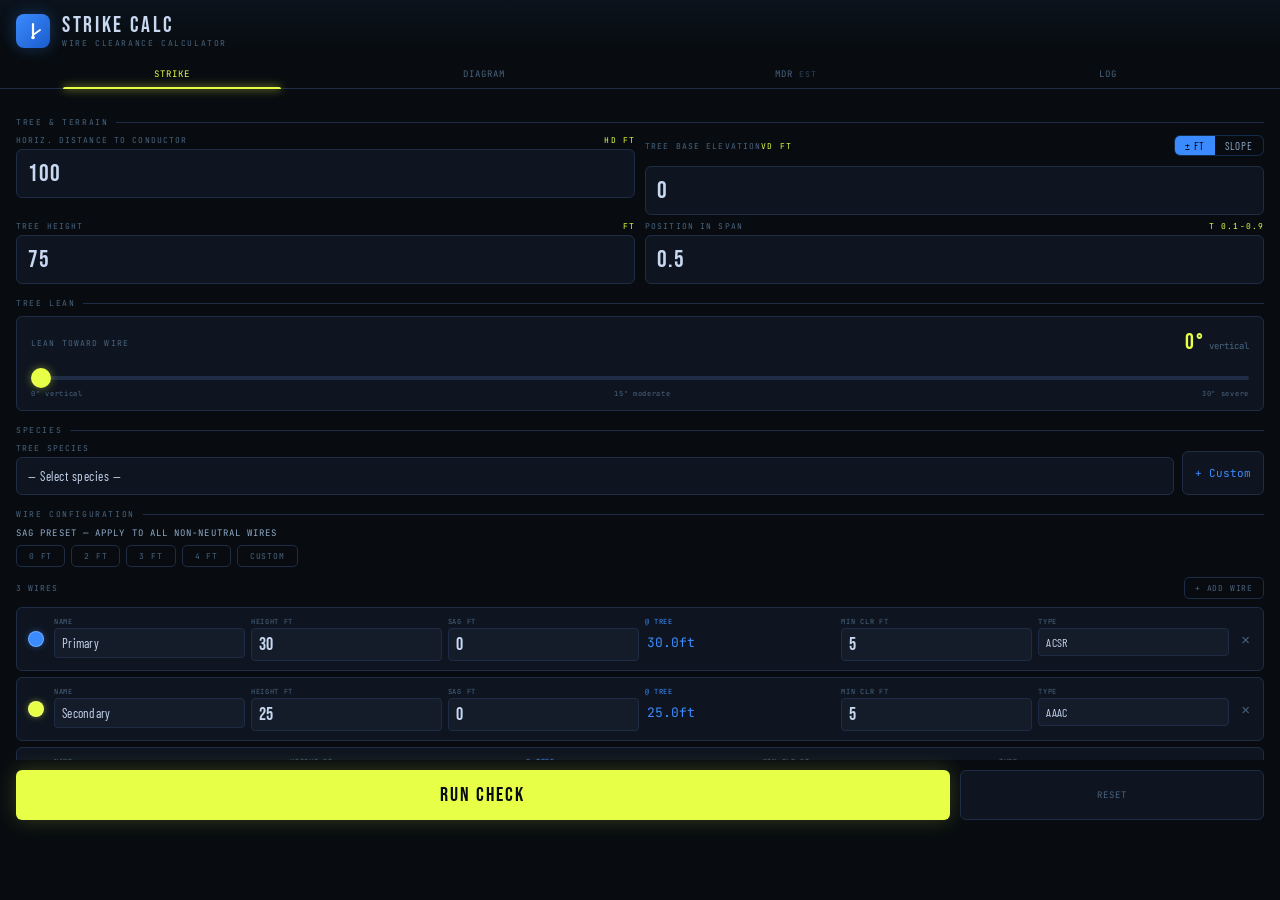
==== commit 5915716a: "Add files via upload" ====
--- a/index.html
+++ b/index.html
@@ -44,9 +44,9 @@
 
         <nav class="tabs">
         <button class="tab active" onclick="switchTab('calc',this)">Strike</button>
-        <button class="tab" onclick="switchTab('sag',this)">Sag</button>
+        
         <button class="tab" onclick="switchTab('viz',this)">Diagram</button>
-        <button class="tab" onclick="switchTab('mdr',this)">MDR</button>
+        <button class="tab" onclick="switchTab('mdr',this)">MDR <span style="font-size:8px;opacity:.6;font-family:'JetBrains Mono',monospace">EST</span></button>
         <button class="tab" onclick="switchTab('log',this)">Log</button>
     </nav>
 
@@ -160,6 +160,22 @@
 
 
         <div class="slabel">Wire configuration</div>
+        <div style="margin-bottom:10px">
+            <div style="font-family:'JetBrains Mono',monospace;font-size:9px;letter-spacing:.12em;color:var(--text2);text-transform:uppercase;margin-bottom:6px">Sag preset — apply to all non-neutral wires</div>
+            <div style="display:flex;gap:6px;flex-wrap:wrap">
+                <button class="btn-small" onclick="applySagPreset(0)" style="padding:5px 12px">0 ft</button>
+                <button class="btn-small" onclick="applySagPreset(2)" style="padding:5px 12px">2 ft</button>
+                <button class="btn-small" onclick="applySagPreset(3)" style="padding:5px 12px">3 ft</button>
+                <button class="btn-small" onclick="applySagPreset(4)" style="padding:5px 12px">4 ft</button>
+                <button class="btn-small" id="sag-custom-btn" onclick="toggleSagCustom()" style="padding:5px 12px">Custom</button>
+            </div>
+            <div id="sag-custom-wrap" style="display:none;margin-top:8px">
+                <div style="display:flex;gap:8px;align-items:center">
+                    <input type="number" id="sag-custom-val" inputmode="decimal" placeholder="ft" style="width:80px">
+                    <button class="btn-small" onclick="applySagCustom()" style="padding:5px 14px;background:var(--accent2);color:#000;border-color:var(--accent2)">Apply</button>
+                </div>
+            </div>
+        </div>
         <div class="wire-add-row">
             <span id="wire-count-lbl" style="font-family:'JetBrains Mono',monospace;font-size:8px;letter-spacing:.12em;color:var(--muted);text-transform:uppercase">3 wires</span>
             <button class="btn-small" onclick="addWire()">+ Add Wire</button>
@@ -199,7 +215,7 @@
             <div class="field"><label>Current Temp <span>°F</span></label><input type="number" id="sag-t-now" value="75" inputmode="decimal"></div>
             <div class="field"><label>Max Expected <span>°F</span></label><input type="number" id="sag-t-max" value="115" inputmode="decimal"></div>
         </div>
-        <div class="slabel">Wind sway</div>
+        <div class="slabel">Wind Sway <span style="font-family:'JetBrains Mono',monospace;font-size:8px;opacity:.6;letter-spacing:.08em">ESTIMATE</span></div>
         <div style="background:var(--surf);border:1px solid var(--border);border-radius:var(--r);padding:12px 14px;margin-bottom:4px">
             <div class="grid2" style="margin-bottom:8px">
                 <div class="field">
@@ -212,7 +228,7 @@
                 <div class="field"><label>Peak Wind <span>mph</span></label><input type="number" id="wind-peak-mph" value="40" inputmode="decimal" min="0"></div>
             </div>
             <div style="font-family:'Barlow Condensed',sans-serif;font-size:12px;color:var(--text2);line-height:1.4">
-                Uses conservative Sierra rule-of-thumb blowout from sag, adjusted by wire type and wind squared.
+                Screening estimate only. Sierra rule-of-thumb blowout — not an engineering model. Use for relative comparison, not compliance determinations.
             </div>
         </div>        <div class="btn-row">
             <button class="btn-run" onclick="runSag()">Calculate Sag</button>
@@ -277,7 +293,7 @@
             <div class="viz-stats" id="viz-stats" style="display:none">
                 <div class="vstat"><div class="vstat-lbl">Elevation</div><div class="vstat-val" id="vs-elev">—</div></div>
                 <div class="vstat"><div class="vstat-lbl">Wires</div><div class="vstat-val" id="vs-wires">—</div></div>
-                <div class="vstat"><div class="vstat-lbl">Margin</div><div class="vstat-val" id="vs-margin">—</div></div>
+                <div class="vstat"><div class="vstat-lbl" style="font-size:8px;line-height:1.2">Ft to<br>Contact</div><div class="vstat-val" id="vs-margin">—</div></div>
             </div>
             <div class="viz-empty" id="viz-empty">
                 <span class="viz-empty-icon">⚡</span>Run a check to populate
@@ -287,8 +303,8 @@
     <!-- ══ MDR FORECAST ══ -->
     <div class="pane" id="pane-mdr">
         <div style="background:var(--surf2);border:1px solid var(--border);border-radius:var(--r);padding:10px 12px;margin-bottom:8px">
-            <div style="font-family:'JetBrains Mono',monospace;font-size:8px;letter-spacing:.14em;color:var(--accent2);text-transform:uppercase;margin-bottom:4px">Growth / MDR forecast</div>
-            <div style="font-family:'Barlow Condensed',sans-serif;font-size:13px;color:var(--text2);line-height:1.4">Uses your entered horizontal/vertical distance as base clearance. Worst-case adjusts by extra sag (above current) and wind sway.</div>
+            <div style="font-family:'JetBrains Mono',monospace;font-size:8px;letter-spacing:.14em;color:var(--accent2);text-transform:uppercase;margin-bottom:4px">Growth / MDR forecast — Screening Estimate</div>
+            <div style="font-family:'Barlow Condensed',sans-serif;font-size:13px;color:var(--text2);line-height:1.4">Screening estimate only. Uses linear growth and simplified sag/wind models — not an engineering or biological forecast. Results indicate relative risk, not compliance determinations.</div>
         </div>
 
         <div class="slabel">Geometry Inputs</div>
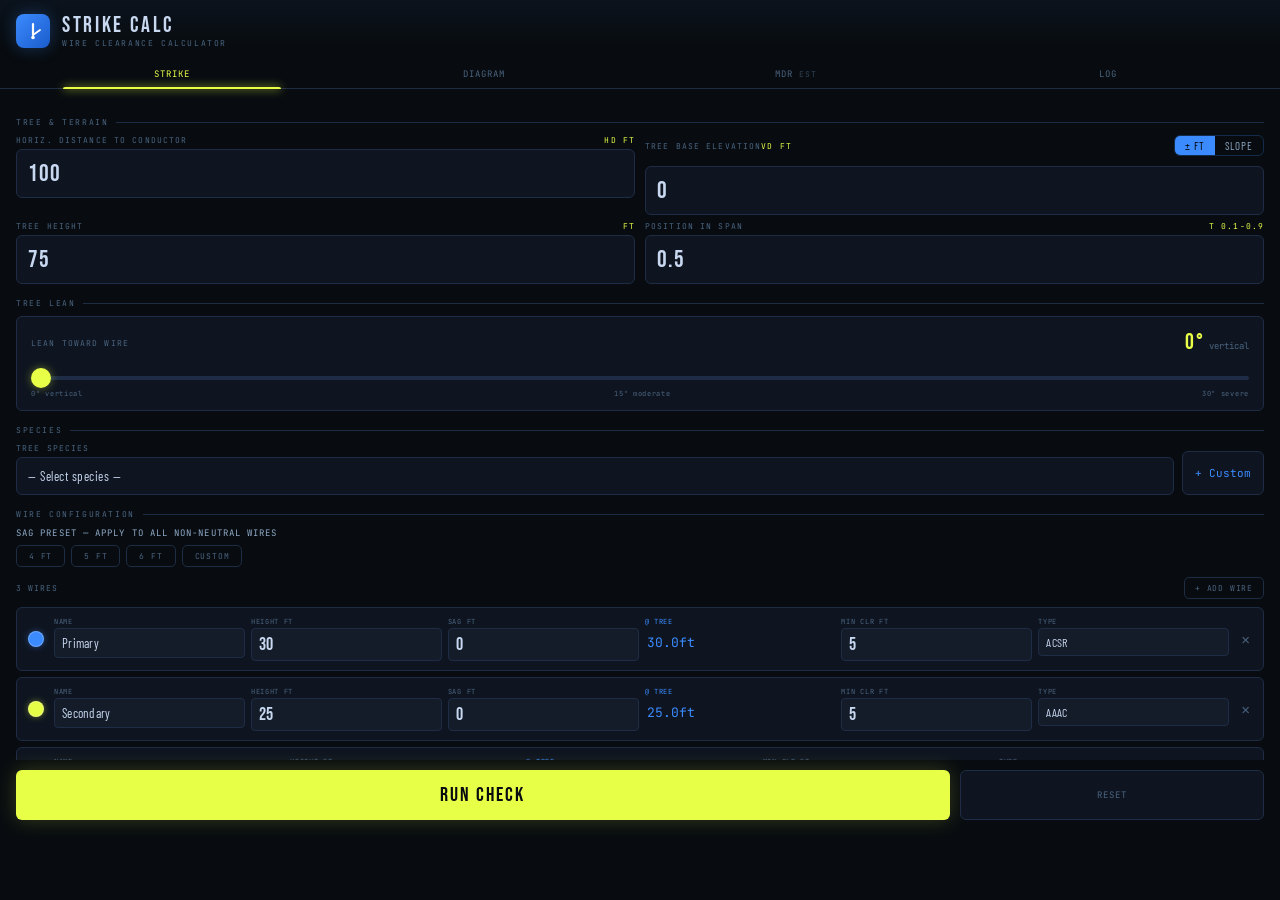
==== commit 63011843: "Rename index (1).html to index.html" ====
--- a/index.html
+++ b/index.html
@@ -163,10 +163,9 @@
         <div style="margin-bottom:10px">
             <div style="font-family:'JetBrains Mono',monospace;font-size:9px;letter-spacing:.12em;color:var(--text2);text-transform:uppercase;margin-bottom:6px">Sag preset — apply to all non-neutral wires</div>
             <div style="display:flex;gap:6px;flex-wrap:wrap">
-                <button class="btn-small" onclick="applySagPreset(0)" style="padding:5px 12px">0 ft</button>
-                <button class="btn-small" onclick="applySagPreset(2)" style="padding:5px 12px">2 ft</button>
-                <button class="btn-small" onclick="applySagPreset(3)" style="padding:5px 12px">3 ft</button>
-                <button class="btn-small" onclick="applySagPreset(4)" style="padding:5px 12px">4 ft</button>
+                <button class="btn-small" onclick="applySagPreset(4)" style="padding:5px 12px" title="Morning / cool / tight span">4 ft</button>
+                <button class="btn-small" onclick="applySagPreset(5)" style="padding:5px 12px" title="Typical / warm afternoon">5 ft</button>
+                <button class="btn-small" onclick="applySagPreset(6)" style="padding:5px 12px" title="Hot afternoon / long span / older line">6 ft</button>
                 <button class="btn-small" id="sag-custom-btn" onclick="toggleSagCustom()" style="padding:5px 12px">Custom</button>
             </div>
             <div id="sag-custom-wrap" style="display:none;margin-top:8px">
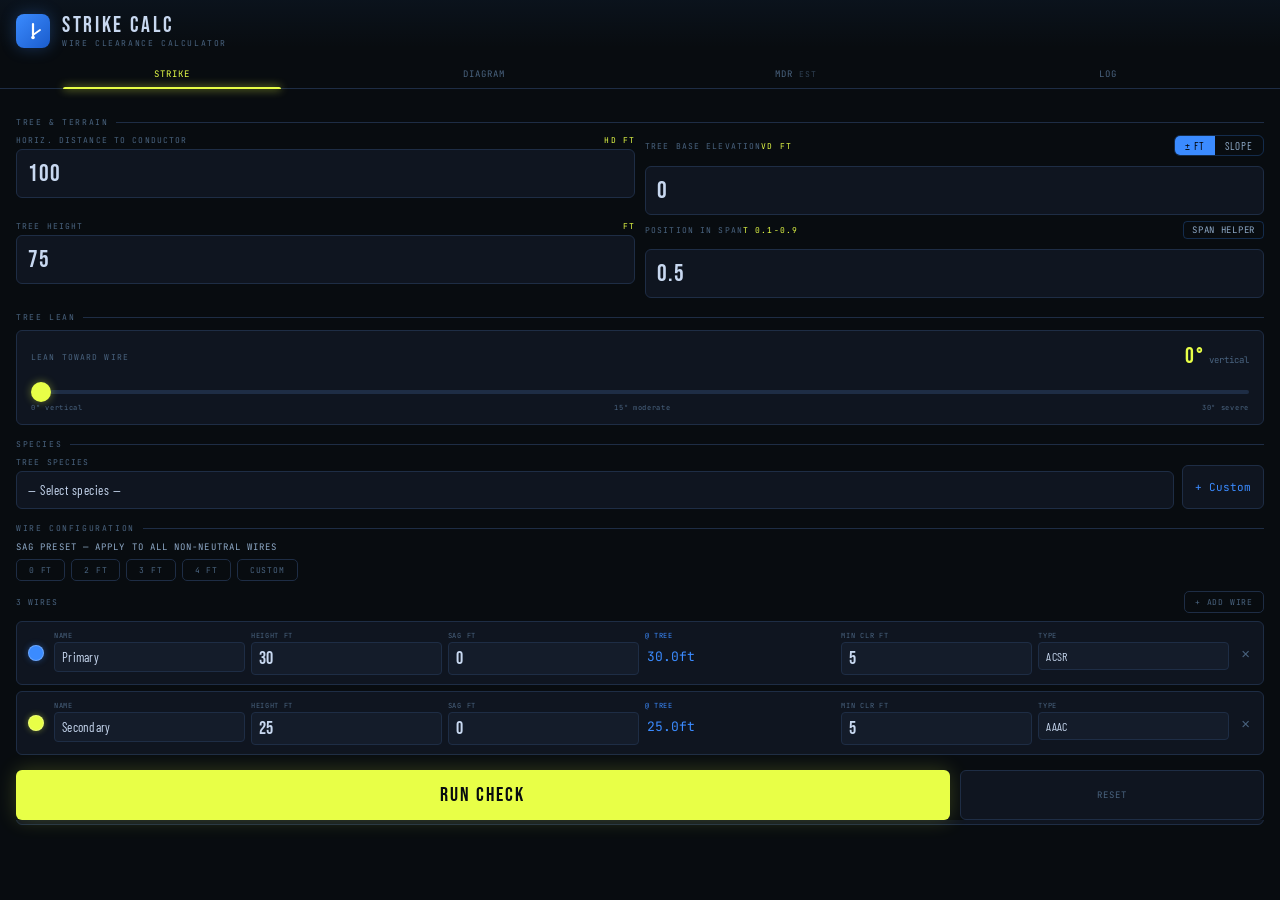
==== commit 07b30a16: "Rename index (1).html to index.html" ====
--- a/index.html
+++ b/index.html
@@ -60,6 +60,10 @@
             <div id="sag-applied-note" style="display:none;background:rgba(59,139,255,.08);border:1px solid rgba(59,139,255,.2);border-radius:var(--r);padding:7px 12px;font-family:'JetBrains Mono',monospace;font-size:8px;letter-spacing:.1em;color:var(--accent2);line-height:1.5"></div>
             <div id="wind-applied-note" style="display:none;background:rgba(255,159,28,.08);border:1px solid rgba(255,159,28,.25);border-radius:var(--r);padding:7px 12px;font-family:'JetBrains Mono',monospace;font-size:8px;letter-spacing:.1em;color:var(--warn);line-height:1.5"></div>
             <div id="wire-results"></div>
+            <div id="result-actions" style="display:none;gap:8px;margin-top:10px">
+                <button class="btn-small" onclick="runCheck()" style="flex:1;padding:8px;text-align:center;background:rgba(59,139,255,.1);border-color:rgba(59,139,255,.3);color:var(--accent2)">↺ Re-run</button>
+                <button class="btn-small" onclick="nextTree()" style="flex:1;padding:8px;text-align:center;background:rgba(232,255,71,.08);border-color:rgba(232,255,71,.25);color:var(--accent)">→ Next Tree</button>
+            </div>
         </div>
 
 
@@ -100,7 +104,26 @@
             </div>
         </div>        <div class="grid2">
             <div class="field"><label>Tree Height <span>ft</span></label><input type="number" id="th" value="75" inputmode="decimal" oninput="checkNeg(this)"></div>
-            <div class="field"><label>Position in Span <span>t 0.1-0.9</span></label><input type="number" id="span-pos" value="0.5" inputmode="decimal" oninput="updateEffHt()" onblur="updateSpanPos(this.value); updateEffHt();"></div>
+            <div class="field">
+                <div style="display:flex;align-items:center;justify-content:space-between;margin-bottom:6px">
+                    <label style="margin-bottom:0">Position in Span <span>t 0.1-0.9</span></label>
+                    <button id="span-helper-toggle" onclick="toggleSpanHelper()" style="font-family:'JetBrains Mono',monospace;font-size:9px;letter-spacing:.08em;background:transparent;border:1px solid rgba(59,139,255,.25);border-radius:4px;color:var(--text2);padding:2px 8px;cursor:pointer">SPAN HELPER</button>
+                </div>
+                <input type="number" id="span-pos" value="0.5" inputmode="decimal" oninput="updateEffHt()" onblur="updateSpanPos(this.value); updateEffHt();">
+                <div id="span-helper-wrap" style="display:none;margin-top:8px;background:rgba(59,139,255,.05);border:1px solid rgba(59,139,255,.15);border-radius:6px;padding:10px">
+                    <div style="display:grid;grid-template-columns:1fr 1fr;gap:8px;margin-bottom:8px">
+                        <div>
+                            <label style="font-size:9px;letter-spacing:.1em;color:var(--text2);text-transform:uppercase">Span Length ft</label>
+                            <input type="number" id="span-length" inputmode="decimal" placeholder="300" oninput="calcSpanT()">
+                        </div>
+                        <div>
+                            <label style="font-size:9px;letter-spacing:.1em;color:var(--text2);text-transform:uppercase">Dist from Near Pole ft</label>
+                            <input type="number" id="span-dist" inputmode="decimal" placeholder="150" oninput="calcSpanT()">
+                        </div>
+                    </div>
+                    <div id="span-t-result" style="font-family:'JetBrains Mono',monospace;font-size:11px;color:var(--text2)">Enter span length and distance to compute t</div>
+                </div>
+            </div>
         </div>
 
         <div class="slabel">Tree lean</div>
@@ -163,9 +186,10 @@
         <div style="margin-bottom:10px">
             <div style="font-family:'JetBrains Mono',monospace;font-size:9px;letter-spacing:.12em;color:var(--text2);text-transform:uppercase;margin-bottom:6px">Sag preset — apply to all non-neutral wires</div>
             <div style="display:flex;gap:6px;flex-wrap:wrap">
-                <button class="btn-small" onclick="applySagPreset(4)" style="padding:5px 12px" title="Morning / cool / tight span">4 ft</button>
-                <button class="btn-small" onclick="applySagPreset(5)" style="padding:5px 12px" title="Typical / warm afternoon">5 ft</button>
-                <button class="btn-small" onclick="applySagPreset(6)" style="padding:5px 12px" title="Hot afternoon / long span / older line">6 ft</button>
+                <button class="btn-small" onclick="applySagPreset(0)" style="padding:5px 12px">0 ft</button>
+                <button class="btn-small" onclick="applySagPreset(2)" style="padding:5px 12px">2 ft</button>
+                <button class="btn-small" onclick="applySagPreset(3)" style="padding:5px 12px">3 ft</button>
+                <button class="btn-small" onclick="applySagPreset(4)" style="padding:5px 12px">4 ft</button>
                 <button class="btn-small" id="sag-custom-btn" onclick="toggleSagCustom()" style="padding:5px 12px">Custom</button>
             </div>
             <div id="sag-custom-wrap" style="display:none;margin-top:8px">
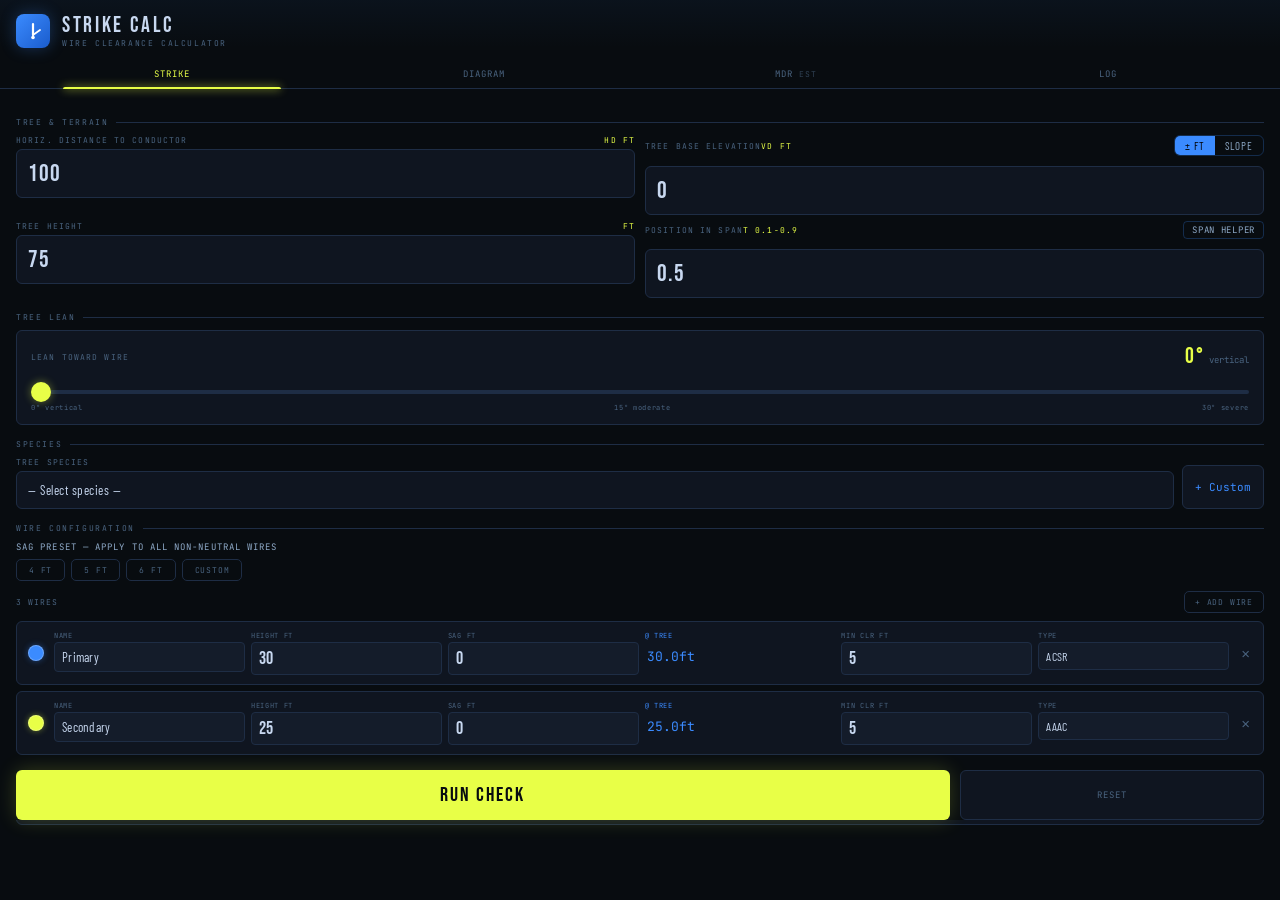
==== commit 78ab706c: "Add files via upload" ====
--- a/index.html
+++ b/index.html
@@ -186,10 +186,9 @@
         <div style="margin-bottom:10px">
             <div style="font-family:'JetBrains Mono',monospace;font-size:9px;letter-spacing:.12em;color:var(--text2);text-transform:uppercase;margin-bottom:6px">Sag preset — apply to all non-neutral wires</div>
             <div style="display:flex;gap:6px;flex-wrap:wrap">
-                <button class="btn-small" onclick="applySagPreset(0)" style="padding:5px 12px">0 ft</button>
-                <button class="btn-small" onclick="applySagPreset(2)" style="padding:5px 12px">2 ft</button>
-                <button class="btn-small" onclick="applySagPreset(3)" style="padding:5px 12px">3 ft</button>
-                <button class="btn-small" onclick="applySagPreset(4)" style="padding:5px 12px">4 ft</button>
+                <button class="btn-small" onclick="applySagPreset(4)" style="padding:5px 12px" title="Morning / cool / tight span">4 ft</button>
+                <button class="btn-small" onclick="applySagPreset(5)" style="padding:5px 12px" title="Typical / warm afternoon">5 ft</button>
+                <button class="btn-small" onclick="applySagPreset(6)" style="padding:5px 12px" title="Hot afternoon / long span / older line">6 ft</button>
                 <button class="btn-small" id="sag-custom-btn" onclick="toggleSagCustom()" style="padding:5px 12px">Custom</button>
             </div>
             <div id="sag-custom-wrap" style="display:none;margin-top:8px">
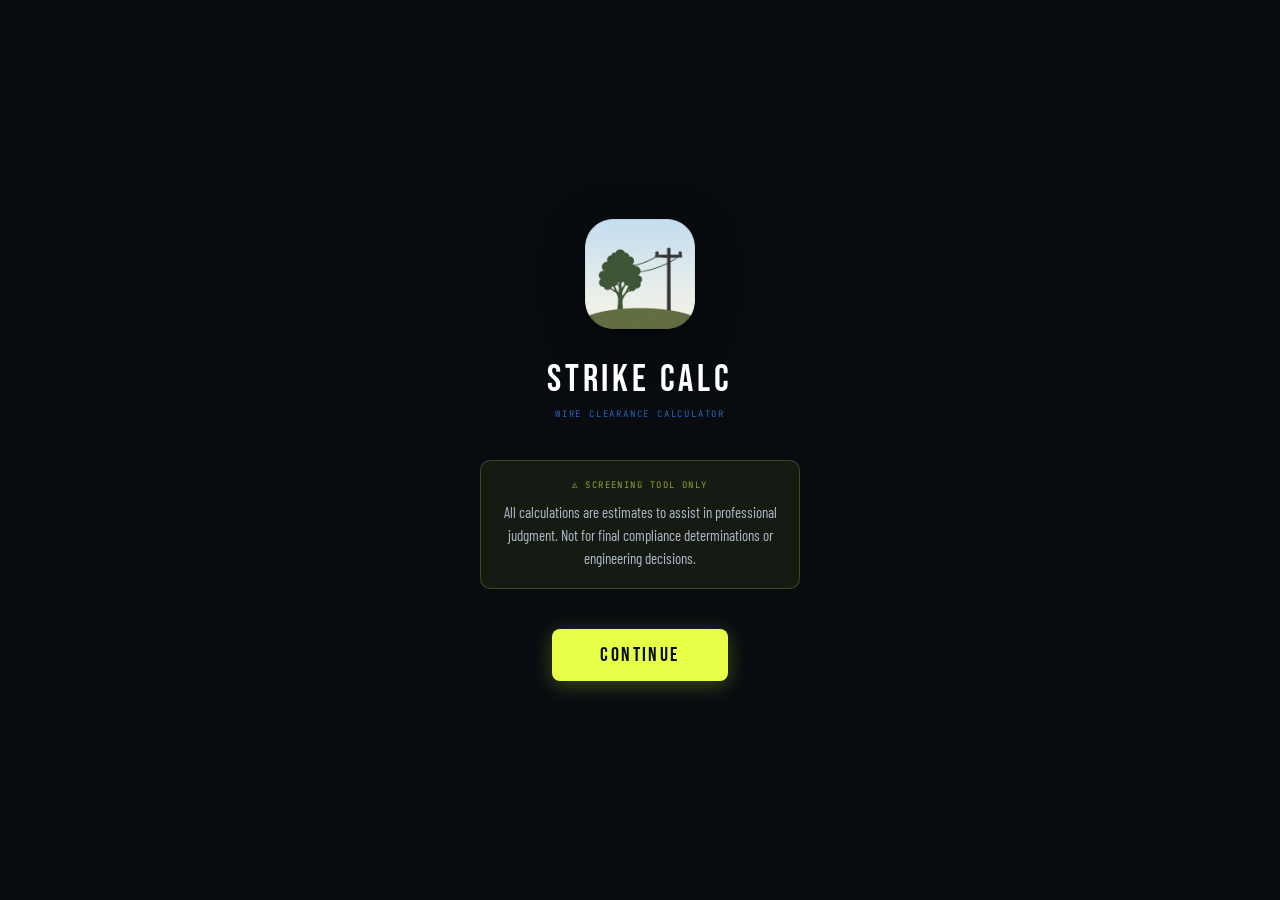
==== commit aae45f23: "Update index.html" ====
--- a/index.html
+++ b/index.html
@@ -14,6 +14,76 @@
     <link rel="stylesheet" href="./styles.css">
 </head>
 <body>
+    <!-- ══ SPLASH SCREEN ══ -->
+    <div id="splash-screen" style="
+        position:fixed;inset:0;z-index:99999;
+        background:#080c10;
+        display:flex;flex-direction:column;
+        align-items:center;justify-content:center;
+        padding:40px 32px;
+        font-family:'Barlow Condensed',sans-serif;
+    ">
+        <!-- Icon -->
+        <img src="./icons/icon-512.png" alt="Strike Calc" style="
+            width:110px;height:110px;
+            border-radius:26px;
+            margin-bottom:28px;
+            box-shadow:0 8px 40px rgba(0,0,0,0.5);
+        ">
+
+        <!-- App name -->
+        <div style="
+            font-family:'Bebas Neue',sans-serif;
+            font-size:38px;letter-spacing:.1em;
+            color:#ffffff;
+            margin-bottom:6px;
+        ">STRIKE CALC</div>
+
+        <div style="
+            font-family:'JetBrains Mono',monospace;
+            font-size:9px;letter-spacing:.2em;
+            color:rgba(59,139,255,0.7);
+            text-transform:uppercase;
+            margin-bottom:40px;
+        ">Wire Clearance Calculator</div>
+
+        <!-- Disclaimer box -->
+        <div style="
+            background:rgba(232,255,71,0.06);
+            border:1px solid rgba(232,255,71,0.2);
+            border-radius:10px;
+            padding:18px 20px;
+            max-width:320px;
+            text-align:center;
+            margin-bottom:40px;
+        ">
+            <div style="
+                font-family:'JetBrains Mono',monospace;
+                font-size:9px;letter-spacing:.16em;
+                color:rgba(232,255,71,0.6);
+                text-transform:uppercase;
+                margin-bottom:10px;
+            ">⚠ Screening Tool Only</div>
+            <div style="
+                font-size:15px;line-height:1.55;
+                color:rgba(200,216,232,0.85);
+            ">All calculations are estimates to assist in professional judgment. Not for final compliance determinations or engineering decisions.</div>
+        </div>
+
+        <!-- Continue button -->
+        <button onclick="document.getElementById('splash-screen').style.display='none'" style="
+            background:#e8ff47;
+            color:#080c10;
+            border:none;
+            border-radius:8px;
+            padding:14px 48px;
+            font-family:'Bebas Neue',sans-serif;
+            font-size:20px;letter-spacing:.12em;
+            cursor:pointer;
+            box-shadow:0 4px 20px rgba(232,255,71,0.25);
+        ">CONTINUE</button>
+    </div>
+
 <div id="debug-errors" style="display:none;position:fixed;bottom:0;left:0;right:0;background:#ff0040;color:white;font-family:monospace;font-size:11px;padding:8px;z-index:99999;max-height:40vh;overflow-y:auto;white-space:pre-wrap;"></div>
 <script>
 window.onerror = function(msg, src, line, col, err) {
@@ -420,60 +490,3 @@
     </script>
 </body>
 </html>
-
-
-
-
-
-
-
-
-
-
-
-
-
-
-
-
-
-
-
-
-
-
-
-
-
-
-
-
-
-
-
-
-
-
-
-
-
-
-
-
-
-
-
-
-
-
-
-
-
-
-
-
-
-
-
-
-
